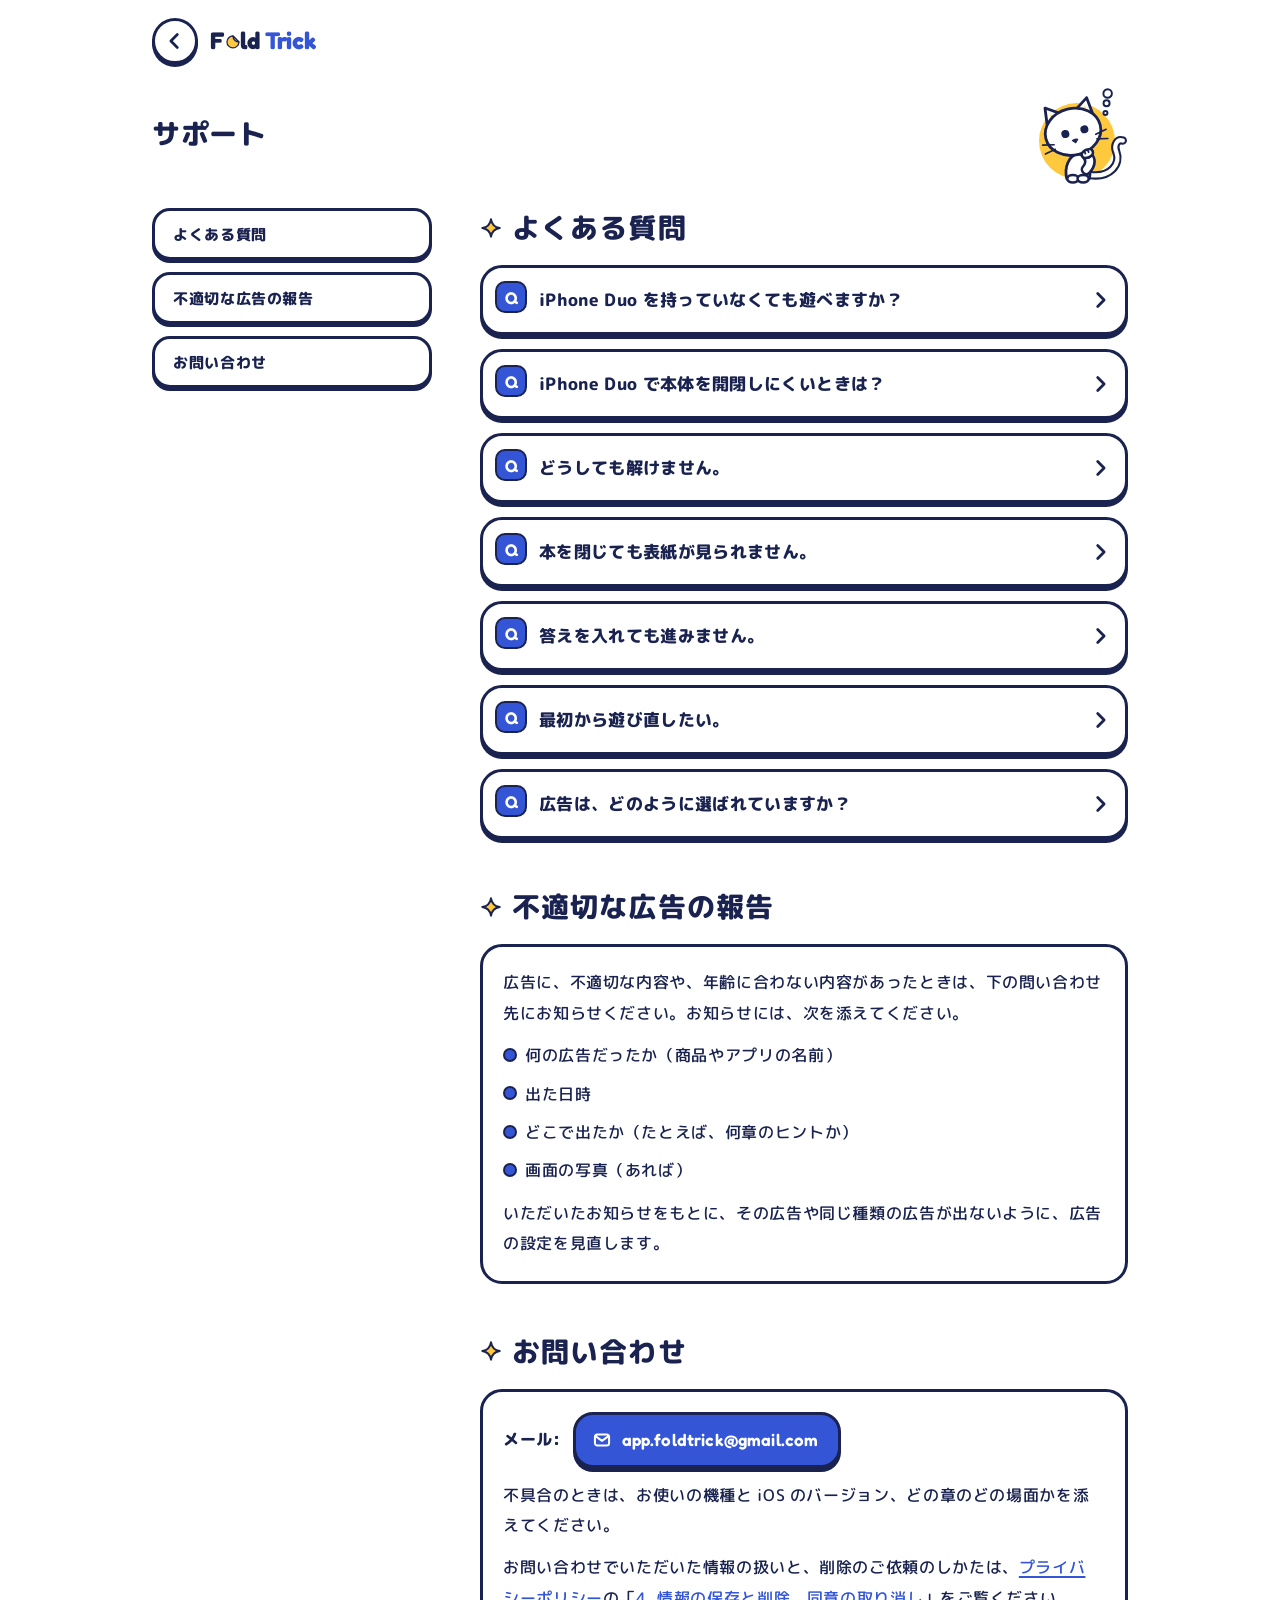
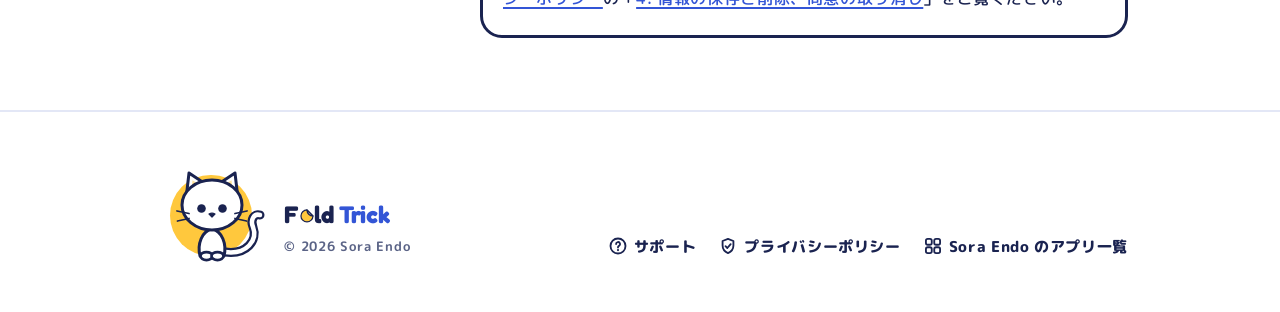
==== support.html @ 1058cc69 "Fold Trick の公開用ページ（方向 2 のデザイン）" ====
<!doctype html>
<html lang="ja">
<head>
<meta charset="utf-8">
<meta name="viewport" content="width=device-width, initial-scale=1, viewport-fit=cover">
<title>サポート — Fold Trick</title>
<meta name="description" content="「Fold Trick」のよくある質問、不適切な広告の報告、お問い合わせ先。">
<link rel="canonical" href="https://sora-endo-0912.github.io/foldtrick/support.html">
<meta property="og:type" content="website">
<meta property="og:site_name" content="Fold Trick">
<meta property="og:title" content="サポート — Fold Trick">
<meta property="og:description" content="「Fold Trick」のよくある質問、不適切な広告の報告、お問い合わせ先。">
<meta property="og:url" content="https://sora-endo-0912.github.io/foldtrick/support.html">
<meta property="og:locale" content="ja_JP">
<meta name="twitter:card" content="summary">
<meta name="color-scheme" content="light dark">
<meta name="theme-color" content="#FFFFFF" media="(prefers-color-scheme: light)">
<meta name="theme-color" content="#0E1226" media="(prefers-color-scheme: dark)">
<link rel="icon" href="img/icon.svg" type="image/svg+xml">
<link rel="preconnect" href="https://fonts.googleapis.com">
<link rel="preconnect" href="https://fonts.gstatic.com" crossorigin>
<link rel="stylesheet" href="https://fonts.googleapis.com/css2?family=Fredoka:wght@600;700&amp;family=M+PLUS+Rounded+1c:wght@500;700;800&amp;display=swap">
<link rel="stylesheet" href="style.css">
</head>
<body>
<a class="skip" href="#main">本文へ</a>
<header class="wrap top">
  <a class="top__home" href="./" aria-label="Fold Trick のトップへ">
    <span class="round-btn"><svg viewBox="0 0 24 24" aria-hidden="true"><path d="M14.5 5 L7.5 12 L14.5 19" fill="none" stroke="currentColor" stroke-width="3" stroke-linecap="round" stroke-linejoin="round"/></svg></span>
    <span class="logo logo--sm"><span class="vh">Fold Trick</span><span aria-hidden="true">F</span><svg class="logo__o" viewBox="0 0 36 36" aria-hidden="true"><path d="M18 2.5 A15.5 15.5 0 1 0 33.5 18 Z" fill="#FFC83D" stroke="#1A2350" stroke-width="3.2" stroke-linejoin="round"/><path transform="translate(1.3 1.8)" d="M18 2.5 L33.5 18 A15.5 15.5 0 0 1 18 2.5 Z" fill="#1A2350" opacity="0.25"/><path d="M18 2.5 L33.5 18 A15.5 15.5 0 0 1 18 2.5 Z" fill="#FFFFFF" stroke="#1A2350" stroke-width="3.2" stroke-linejoin="round"/></svg><span aria-hidden="true">ld</span><span class="logo__trick" aria-hidden="true">Trick</span></span>
  </a>
</header>
<main id="main" class="wrap">

  <div class="title-block">
    <h1 class="page-title">サポート</h1>
    <div class="cat"><img src="img/cat-think.svg" width="240" height="240" alt=""></div>
  </div>
  <div class="split">
  <div class="split__side">
  <nav aria-label="このページの中">
    <ul class="jump">
      <li><a href="#faq">よくある質問</a></li>
      <li><a href="#ad-report">不適切な広告の報告</a></li>
      <li><a href="#contact">お問い合わせ</a></li>
    </ul>
  </nav>
  </div>
  <div class="split__body">

  <section class="block" id="faq" aria-labelledby="faq-title">
    <h2 id="faq-title" class="h-section">よくある質問</h2>
    <div class="faqs">
      <details class="faq">
        <summary><span class="badge faq__q" data-n="Q" aria-hidden="true"></span><span class="faq__title"><span class="nb">iPhone Duo を</span><span class="nb">持っていなくても</span><span class="nb">遊べますか？</span></span><svg class="faq__chev" viewBox="0 0 24 24" aria-hidden="true"><path d="M9.5 5 L16.5 12 L9.5 19" fill="none" stroke="currentColor" stroke-width="3" stroke-linecap="round" stroke-linejoin="round"/></svg></summary>
        <div class="faq__a"><p>はい。すべての章を、どの iPhone でも最後まで遊べます。画面下の「とじる」で本を閉じ、つまみや端末の傾きで本の開きを変えてください。</p></div>
      </details>
      <details class="faq">
        <summary><span class="badge faq__q" data-n="Q" aria-hidden="true"></span><span class="faq__title"><span class="nb">iPhone Duo で</span><span class="nb">本体を</span><span class="nb">開閉しにくいときは？</span></span><svg class="faq__chev" viewBox="0 0 24 24" aria-hidden="true"><path d="M9.5 5 L16.5 12 L9.5 19" fill="none" stroke="currentColor" stroke-width="3" stroke-linecap="round" stroke-linejoin="round"/></svg></summary>
        <div class="faq__a"><p>アプリの「設定」で「ヒンジを使わずに遊ぶ」をオンにすると、Duo でも画面の「とじる」とつまみで遊べます。</p></div>
      </details>
      <details class="faq">
        <summary><span class="badge faq__q" data-n="Q" aria-hidden="true"></span><span class="faq__title"><span class="nb">どうしても</span><span class="nb">解けません。</span></span><svg class="faq__chev" viewBox="0 0 24 24" aria-hidden="true"><path d="M9.5 5 L16.5 12 L9.5 19" fill="none" stroke="currentColor" stroke-width="3" stroke-linecap="round" stroke-linejoin="round"/></svg></summary>
        <div class="faq__a"><p>章の右上の電球から、ヒントを 3 段階で見られます。どの段階も、短い動画を見ると開きます。</p></div>
      </details>
      <details class="faq">
        <summary><span class="badge faq__q" data-n="Q" aria-hidden="true"></span><span class="faq__title"><span class="nb">本を閉じても</span><span class="nb">表紙が</span><span class="nb">見られません。</span></span><svg class="faq__chev" viewBox="0 0 24 24" aria-hidden="true"><path d="M9.5 5 L16.5 12 L9.5 19" fill="none" stroke="currentColor" stroke-width="3" stroke-linecap="round" stroke-linejoin="round"/></svg></summary>
        <div class="faq__a"><p>同じ章で 2 回閉じると、画面下に「閉じずに見る」が出ます。ヒントの画面からも「閉じずに表紙を見る」を選べます。</p></div>
      </details>
      <details class="faq">
        <summary><span class="badge faq__q" data-n="Q" aria-hidden="true"></span><span class="faq__title"><span class="nb">答えを入れても</span><span class="nb">進みません。</span></span><svg class="faq__chev" viewBox="0 0 24 24" aria-hidden="true"><path d="M9.5 5 L16.5 12 L9.5 19" fill="none" stroke="currentColor" stroke-width="3" stroke-linecap="round" stroke-linejoin="round"/></svg></summary>
        <div class="faq__a"><p>答えはひらがなで入れてください（カタカナや空白、末尾の記号は気にしなくて大丈夫です）。</p></div>
      </details>
      <details class="faq">
        <summary><span class="badge faq__q" data-n="Q" aria-hidden="true"></span><span class="faq__title"><span class="nb">最初から</span><span class="nb">遊び直したい。</span></span><svg class="faq__chev" viewBox="0 0 24 24" aria-hidden="true"><path d="M9.5 5 L16.5 12 L9.5 19" fill="none" stroke="currentColor" stroke-width="3" stroke-linecap="round" stroke-linejoin="round"/></svg></summary>
        <div class="faq__a"><p>アプリの「設定」→「最初から遊び直す」で、進み具合を消せます。</p></div>
      </details>
      <details class="faq">
        <summary><span class="badge faq__q" data-n="Q" aria-hidden="true"></span><span class="faq__title"><span class="nb">広告は、</span><span class="nb">どのように</span><span class="nb">選ばれていますか？</span></span><svg class="faq__chev" viewBox="0 0 24 24" aria-hidden="true"><path d="M9.5 5 L16.5 12 L9.5 19" fill="none" stroke="currentColor" stroke-width="3" stroke-linecap="round" stroke-linejoin="round"/></svg></summary>
        <div class="faq__a">
          <p>このアプリの広告は、Google（AdMob）が選びます。選ぶときに使われることがあるのは、次の情報です。</p>
          <ul class="dots">
            <li>端末の広告識別子（「App からのトラッキング要求」を許可した場合だけ）</li>
            <li>アプリや開発者ごとに決まる端末の識別子（許可しなくても、広告の配信や分析に使われることがあります）</li>
            <li>IP アドレスから推定した、おおまかな地域</li>
            <li>端末の種類・OS・言語</li>
            <li>このアプリの種類や内容（謎解きのゲームであること。文脈に合った広告を選ぶため）</li>
            <li>このアプリで表示された広告や、動画の視聴などの操作の情報</li>
          </ul>
          <p>許可しなかった場合、広告識別子は使われませんが、ほかの情報は使われることがあります。本アプリは、全年齢向けの広告だけを出すように設定しています。同じ説明は、アプリの「設定」→「不適切な広告を報告する」にもあります。</p>
        </div>
      </details>
    </div>
  </section>

  <section class="block" id="ad-report" aria-labelledby="ad-report-title">
    <h2 id="ad-report-title" class="h-section">不適切な広告の報告</h2>
    <div class="card panel prose">
      <p>広告に、不適切な内容や、年齢に合わない内容があったときは、下の問い合わせ先にお知らせください。お知らせには、次を添えてください。</p>
      <ul class="dots">
        <li>何の広告だったか（商品やアプリの名前）</li>
        <li>出た日時</li>
        <li>どこで出たか（たとえば、何章のヒントか）</li>
        <li>画面の写真（あれば）</li>
      </ul>
      <p>いただいたお知らせをもとに、その広告や同じ種類の広告が出ないように、広告の設定を見直します。</p>
    </div>
  </section>

  <section class="block" id="contact" aria-labelledby="contact-title">
    <h2 id="contact-title" class="h-section">お問い合わせ</h2>
    <div class="card panel prose">
      <p class="mail"><span class="mail__label">メール:</span> <a class="btn" href="mailto:app.foldtrick@gmail.com"><svg viewBox="0 0 24 24" aria-hidden="true"><rect x="3.5" y="5.5" width="17" height="13" rx="3" fill="none" stroke="currentColor" stroke-width="2.4"/><path d="M5 8 L12 13 L19 8" fill="none" stroke="currentColor" stroke-width="2.4" stroke-linecap="round" stroke-linejoin="round"/></svg><span>app.foldtrick@gmail.com</span></a></p>
      <p>不具合のときは、お使いの機種と iOS のバージョン、どの章のどの場面かを添えてください。</p>
      <p>お問い合わせでいただいた情報の扱いと、削除のご依頼のしかたは、<a href="privacy.html">プライバシーポリシー</a>の「<a href="privacy.html#p4">4. 情報の保存と削除、同意の取り消し</a>」をご覧ください。</p>
    </div>
  </section>
  </div>
  </div>

</main>
<footer class="foot">
  <div class="wrap foot__inner">
    <div class="foot__brand">
      <div class="cat"><img src="img/cat-sit.svg" width="240" height="240" alt=""></div>
      <div class="foot__id">
        <p class="logo logo--sm"><span class="vh">Fold Trick</span><span aria-hidden="true">F</span><svg class="logo__o" viewBox="0 0 36 36" aria-hidden="true"><path d="M18 2.5 A15.5 15.5 0 1 0 33.5 18 Z" fill="#FFC83D" stroke="#1A2350" stroke-width="3.2" stroke-linejoin="round"/><path transform="translate(1.3 1.8)" d="M18 2.5 L33.5 18 A15.5 15.5 0 0 1 18 2.5 Z" fill="#1A2350" opacity="0.25"/><path d="M18 2.5 L33.5 18 A15.5 15.5 0 0 1 18 2.5 Z" fill="#FFFFFF" stroke="#1A2350" stroke-width="3.2" stroke-linejoin="round"/></svg><span aria-hidden="true">ld</span><span class="logo__trick" aria-hidden="true">Trick</span></p>
        <p class="foot__copy">© 2026 Sora Endo</p>
      </div>
    </div>
    <nav class="foot__nav" aria-label="ページの案内">
      <ul>
        <li><a href="support.html"><svg viewBox="0 0 24 24" aria-hidden="true"><circle cx="12" cy="12" r="9" fill="none" stroke="currentColor" stroke-width="2.2"/><path d="M9.7 9.7 A2.4 2.4 0 1 1 13.2 11.8 C12.5 12.2 12 12.7 12 13.5 L12 13.9" fill="none" stroke="currentColor" stroke-width="2.2" stroke-linecap="round" stroke-linejoin="round"/><circle cx="12" cy="16.9" r="1.3" fill="currentColor"/></svg>サポート</a></li>
        <li><a href="privacy.html"><svg viewBox="0 0 24 24" aria-hidden="true"><path d="M12 3.5 L18.5 6 L18.5 11.5 C18.5 15.6 15.8 18.9 12 20.5 C8.2 18.9 5.5 15.6 5.5 11.5 L5.5 6 Z" fill="none" stroke="currentColor" stroke-width="2.2" stroke-linejoin="round"/><path d="M9 12.2 L11.2 14.4 L15.2 9.8" fill="none" stroke="currentColor" stroke-width="2.2" stroke-linecap="round" stroke-linejoin="round"/></svg>プライバシーポリシー</a></li>
        <li><a href="https://sora-endo-0912.github.io/"><svg viewBox="0 0 24 24" aria-hidden="true"><rect x="3.5" y="3.5" width="7" height="7" rx="2.2" fill="none" stroke="currentColor" stroke-width="2.2"/><rect x="13.5" y="3.5" width="7" height="7" rx="2.2" fill="none" stroke="currentColor" stroke-width="2.2"/><rect x="3.5" y="13.5" width="7" height="7" rx="2.2" fill="none" stroke="currentColor" stroke-width="2.2"/><rect x="13.5" y="13.5" width="7" height="7" rx="2.2" fill="none" stroke="currentColor" stroke-width="2.2"/></svg>Sora Endo のアプリ一覧</a></li>
      </ul>
    </nav>
  </div>
</footer>
</body>
</html>
---- style.css ----
/* Fold Trick 公開用ページ — 方向 2「ポップな頭の体操」
   値はアプリの docs/design.md §0（Theme の .pop）と同じ。ページは値を直に書かず、ここの変数を使う。
   アプリと変えている所（わざと）:
   - 長い文（ポリシー・よくある質問の答え・サポートの説明。.prose・.faq__a・.policy__intro）だけ、
     字の太さを 500・大きさ 16px にしている。アプリの説明の文（700・17）は短い文のための値で、
     何段落も続く文では字が詰まって読みにくいため。見出し・ボタン・札・短い説明は 800 と 700 のまま。
   - 押せない板は PopCard（ふち 3・角丸 22・影なし。.panel）。紙の厚み（.paper）はトップの Duo の札 1 か所だけ。 */

:root {
  color-scheme: light dark;

  /* 色（design.md §0.2） */
  --ground: #FFFFFF;
  --surface: #FFFFFF;
  --sticker: #FFFFFF;
  --tint: #F4F6FD;
  --line: #1A2350;
  --locked-line: #7A84AB;
  --track: #E3E7F6;
  --label: #1A2350;
  --sub: #5A6386;
  --on-sticker: #1A2350;
  --primary: #3355D6;
  --primary-pressed: #2443B8;
  --on-primary: #FFFFFF;
  --primary-text: #3355D6;
  --primary-text-hover: #2443B8;
  --accent: #FFC83D;
  --on-accent: #1A2350;
  --accent-soft: #FFE39A;
  --pill: #1A2350;
  --on-pill: #FFC83D;
  --stage: #3355D6;
  --fold: #FFC83D;
  /* 本の中（頁の紙と墨。§0.8） */
  --paper: #F4ECD8;
  --paper-ink: #3B2A1A;

  /* 字（§0.3） */
  --font-ja: "M PLUS Rounded 1c", "Hiragino Maru Gothic ProN", "Zen Maru Gothic", "BIZ UDPGothic", "Hiragino Sans", "Yu Gothic", Meiryo, sans-serif;
  --font-en: "Fredoka", "M PLUS Rounded 1c", "Hiragino Maru Gothic ProN", "Arial Rounded MT Bold", sans-serif;
  --font-book: "Hiragino Mincho ProN", "Yu Mincho", YuMincho, "Noto Serif JP", serif;

  /* 形（§0.4） */
  --r-stage: 30px;
  --r-big: 28px;
  --r-card: 22px;
  --r-row: 20px;
  --r-button: 18px;
  --r-badge: 9px;
  --border: 3px;
  --shadow: 0 4px 0 var(--line);
  --shadow-large: 0 5px 0 var(--line);
  --shadow-small: 0 3px 0 var(--line);

  --gutter: 16px;
  --measure: 40em;
}

@media (prefers-color-scheme: dark) {
  :root {
    --ground: #0E1226;
    --surface: #1A2148;
    --tint: #141A3A;
    --line: #6670AD;
    --locked-line: #5B66A0;
    --track: #2A3160;
    --label: #F4F6FD;
    --sub: #A3ABD0;
    --primary-text: #7D95FF;
    --primary-text-hover: #A9B9FF;
  }
}

/* ---------- 土台 ---------- */

*, *::before, *::after { box-sizing: border-box; }

html {
  -webkit-text-size-adjust: 100%;
  text-size-adjust: 100%;
  scroll-behavior: smooth;
}

body {
  margin: 0;
  background: var(--ground);
  color: var(--label);
  font-family: var(--font-ja);
  font-weight: 700;
  font-size: 16px;
  line-height: 1.8;
  letter-spacing: 0.04em;
  overflow-wrap: anywhere;
  line-break: strict;
  -webkit-font-smoothing: antialiased;
}

img, svg { display: block; max-width: 100%; }
img { height: auto; }

a { color: var(--primary-text); text-underline-offset: 0.2em; text-decoration-thickness: 2px; }
a:hover { color: var(--primary-text-hover); }

:focus-visible {
  outline: 3px solid var(--primary-text);
  outline-offset: 3px;
  border-radius: 6px;
}

p { margin: 0; }

/* 文の切れ目で折り返す（.nb は句の中で折らない。Chrome は auto-phrase も効く） */
.nb { display: inline-block; }
h1, h2, h3, summary { word-break: auto-phrase; text-wrap: balance; }
.en { font-family: var(--font-en); font-weight: 600; letter-spacing: 0.01em; }

.vh {
  position: absolute !important;
  width: 1px; height: 1px;
  margin: -1px; padding: 0;
  overflow: hidden;
  clip-path: inset(50%);
  white-space: nowrap;
  border: 0;
}

.skip {
  position: absolute;
  left: var(--gutter);
  top: -100px;
  z-index: 10;
  padding: 10px 16px;
  border: var(--border) solid var(--line);
  border-radius: var(--r-button);
  background: var(--surface);
  color: var(--label);
  font-weight: 800;
  text-decoration: none;
}
.skip:focus { top: 12px; }

.wrap {
  width: 100%;
  max-width: 1040px;
  margin: 0 auto;
  padding: 0 var(--gutter);
}

main { display: block; isolation: isolate; }

/* ---------- ロゴ（§0.10。「o」は角を折った黄の紙の絵） ---------- */

.logo {
  margin: 0;
  display: inline-flex;
  align-items: baseline;
  font-family: var(--font-en);
  font-weight: 700;
  line-height: 1;
  letter-spacing: -0.01em;
  color: var(--label);
  white-space: nowrap;
}
.logo__o {
  width: 0.58em;
  height: 0.58em;
  flex-shrink: 0;
  margin: 0 0.02em -0.02em 0.035em;
  overflow: visible;
}
.logo__trick { margin-left: 0.22em; color: var(--primary-text); }
.logo--hero { font-size: clamp(48px, 15.4vw, 68px); }
.logo--sm { font-size: 24px; }

/* ---------- 頭 ---------- */

.top {
  display: flex;
  align-items: center;
  gap: 12px;
  min-height: 48px;
  padding-top: 18px;
}
.top__home {
  display: inline-flex;
  align-items: center;
  gap: 12px;
  color: var(--label);
  text-decoration: none;
  border-radius: 999px;
}
.top__home:hover { color: var(--label); }
.top__home:hover .round-btn { background: var(--tint); }
.top__home:active .round-btn { transform: translateY(3px); box-shadow: 0 0 0 var(--line); }

.round-btn {
  width: 46px;
  height: 46px;
  flex-shrink: 0;
  display: inline-flex;
  align-items: center;
  justify-content: center;
  border: var(--border) solid var(--line);
  border-radius: 50%;
  background: var(--surface);
  color: var(--label);
  box-shadow: var(--shadow-small);
  transition: transform 0.08s ease, box-shadow 0.08s ease;
}
.round-btn svg { width: 22px; height: 22px; }

/* ---------- 見出し ---------- */

.h-section {
  margin: 0 0 18px;
  display: flex;
  align-items: flex-start;
  gap: 10px;
  font-size: 24px;
  font-weight: 800;
  line-height: 1.4;
  letter-spacing: 0.04em;
}
.h-section::before {
  content: "";
  width: 22px;
  height: 22px;
  flex-shrink: 0;
  margin-top: calc(0.7em - 11px); /* 2 行になっても、星は 1 行目の真ん中に */
  background: url("data:image/svg+xml,%3Csvg xmlns='http://www.w3.org/2000/svg' viewBox='0 0 24 24'%3E%3Cpath d='M12 2.5 Q13.3 10.7 21.5 12 Q13.3 13.3 12 21.5 Q10.7 13.3 2.5 12 Q10.7 10.7 12 2.5 Z' fill='%23FFC83D' stroke='%231A2350' stroke-width='2.2' stroke-linejoin='round'/%3E%3C/svg%3E") center / contain no-repeat;
}

.page-title {
  margin: 0;
  font-size: 28px;
  font-weight: 800;
  line-height: 1.25;
  letter-spacing: 0.02em;
}

/* 黄のマーカー（サブタイトル）。ダークでは白い字が黄に乗らないよう、札にする */
.mark {
  padding: 0 2px;
  box-shadow: inset 0 -0.42em 0 var(--accent);
}
@media (prefers-color-scheme: dark) {
  .mark {
    box-shadow: none;
    background: var(--accent);
    color: var(--on-accent);
    border-radius: 6px;
    padding: 0 5px;
    -webkit-box-decoration-break: clone;
    box-decoration-break: clone;
  }
}

/* ---------- 部品 ---------- */

/* 札（つぎ・iPhone Duo など）。濃い藍の地に黄の字 */
.pill {
  display: inline-flex;
  align-items: center;
  gap: 6px;
  padding: 4px 12px 5px;
  border-radius: 999px;
  background: var(--pill);
  color: var(--on-pill);
  font-size: 12px;
  font-weight: 800;
  line-height: 1.2;
  letter-spacing: 0.1em;
  white-space: nowrap;
}
.pill--en { font-family: var(--font-en); font-weight: 600; font-size: 13px; letter-spacing: 0.06em; }
@media (prefers-color-scheme: dark) {
  .pill { box-shadow: 0 0 0 2px var(--line); }
}

/* 番号のバッジ（藍の角丸に白い字。Fredoka） */
.badge {
  width: 32px;
  height: 32px;
  flex-shrink: 0;
  display: inline-flex;
  align-items: center;
  justify-content: center;
  border: 2.5px solid var(--line);
  border-radius: 10px;
  background: var(--primary);
  color: var(--on-primary);
  font-family: var(--font-en);
  font-size: 17px;
  font-weight: 600;
  line-height: 1;
  letter-spacing: 0;
}
.badge--sm {
  width: 24px; height: 24px;
  border: 0;
  border-radius: 7px;
  font-size: 13px;
}
/* バッジの字は CSS で出す（DOM に字を残さない。コピーや読み上げ・リーダー表示で番号が二重にならないように） */
.badge[data-n]::before { content: attr(data-n); }

/* 押せない板（§0.5 PopCard: 塗り surface・ふち 3・角丸 22・影なし） */
.panel {
  border: var(--border) solid var(--line);
  border-radius: var(--r-card);
  background: var(--surface);
}

/* 紙の札（押せない紙の物）。同じ形の紙を 6px 下に重ねて厚みを見せる（§0.4 紙の厚み）。
   押せる物の硬い影と見分けにくくなるので、トップの Duo の札だけに使う */
.paper {
  position: relative;
  border: var(--border) solid var(--line);
  border-radius: var(--r-card);
  background: var(--surface);
  margin-bottom: 6px;
}
.paper::before {
  content: "";
  position: absolute;
  left: calc(var(--border) * -1);
  right: calc(var(--border) * -1);
  top: 3px;
  bottom: -9px;
  z-index: -1;
  border: var(--border) solid var(--line);
  border-radius: inherit;
  background: var(--surface);
}

/* 主ボタン（藍） */
.btn {
  display: inline-flex;
  align-items: center;
  justify-content: center;
  gap: 10px;
  min-height: 56px;
  padding: 10px 24px 10px 20px;
  border: var(--border) solid var(--line);
  border-radius: 20px;
  background: var(--primary);
  color: var(--on-primary);
  box-shadow: var(--shadow);
  font-size: 17px;
  font-weight: 800;
  line-height: 1.3;
  letter-spacing: 0.06em;
  text-decoration: none;
  transition: transform 0.08s ease, box-shadow 0.08s ease;
}
.btn:hover { color: var(--on-primary); background: var(--primary-pressed); }
.btn:active { transform: translateY(4px); box-shadow: 0 0 0 var(--line); }
.btn svg { width: 20px; height: 20px; flex-shrink: 0; }
.btn--large { min-height: 64px; border-radius: 24px; font-size: 19px; box-shadow: var(--shadow-large); }
.btn--large:active { transform: translateY(5px); }

/* 設定の行のようなリンク（白い板・アイコンの地・右の山形） */
.rows { display: grid; gap: 14px; margin: 0; padding: 0; list-style: none; }
.row {
  display: flex;
  align-items: center;
  gap: 12px;
  min-height: 60px;
  padding: 9px 14px 9px 10px;
  border: var(--border) solid var(--line);
  border-radius: var(--r-row);
  background: var(--surface);
  color: var(--label);
  box-shadow: var(--shadow);
  text-decoration: none;
  transition: transform 0.08s ease, box-shadow 0.08s ease;
}
.row:hover { background: var(--tint); color: var(--label); }
.row:active { transform: translateY(4px); box-shadow: 0 0 0 var(--line); }
.row__text { flex: 1; min-width: 0; display: flex; flex-direction: column; gap: 2px; }
.row__label { font-size: 17px; font-weight: 800; line-height: 1.35; letter-spacing: 0.02em; }
.row__note { font-size: 13px; font-weight: 700; line-height: 1.4; color: var(--sub); letter-spacing: 0.04em; }
.row__chev { width: 20px; height: 20px; flex-shrink: 0; color: var(--label); }

.tile {
  width: 40px;
  height: 40px;
  flex-shrink: 0;
  display: inline-flex;
  align-items: center;
  justify-content: center;
  border: 2.5px solid var(--line);
  border-radius: 12px;
  background: var(--surface);
  color: var(--label);
}
.tile svg { width: 24px; height: 24px; }
.tile--blue { background: var(--primary); color: var(--on-primary); }
.tile--yellow { background: var(--accent); color: var(--on-accent); }

/* アイコンの中は塗らない（fill="none"）。地が surface なので、ダークで白い塊にならない。
   白い塗りは黄の地の上（.tile--yellow。紙の物としてダークでも明るいまま）だけ */

/* ---------- 足 ---------- */

.foot {
  margin-top: 72px;
  padding: 36px 0 44px;
  border-top: 2px solid var(--track);
}
.foot__inner {
  display: flex;
  flex-wrap: wrap;
  align-items: flex-end;
  justify-content: space-between;
  gap: 24px 32px;
}
.foot__brand { display: flex; align-items: flex-end; gap: 12px; }
/* 白い猫は黄の丸の前に座らせる（ダークで暗い地にじかに置かないため。§0.7） */
.cat { position: relative; flex-shrink: 0; width: 120px; }
.cat::before {
  content: "";
  position: absolute;
  left: 15%;
  top: 22%;
  width: 68%;
  aspect-ratio: 1;
  border-radius: 50%;
  background: var(--accent);
}
.cat img { position: relative; width: 100%; }
.foot__id { display: flex; flex-direction: column; gap: 8px; padding-bottom: 10px; }
.foot__copy { font-size: 13px; color: var(--sub); letter-spacing: 0.06em; }
.foot__copy span { font-family: var(--font-en); font-weight: 600; font-size: 14px; letter-spacing: 0.02em; }
.foot__nav ul {
  margin: 0;
  padding: 0;
  list-style: none;
  display: flex;
  flex-wrap: wrap;
  gap: 8px 22px;
  font-size: 15px;
  font-weight: 800;
}
.foot__nav a { color: var(--label); text-decoration: none; display: inline-flex; align-items: center; gap: 6px; min-height: 44px; }
.foot__nav a:hover { color: var(--primary-text); text-decoration: underline; }
.foot__nav svg { width: 20px; height: 20px; flex-shrink: 0; }

/* ---------- トップ ---------- */

.hero {
  display: grid;
  gap: 8px;
  padding: 20px 0 8px;
  text-align: center;
  justify-items: center;
}
.hero__art {
  width: min(78vw, 340px);
  animation: pop 0.6s cubic-bezier(.2, 1.4, .4, 1) both;
}
.hero__art img { width: 100%; }
.hero__text { display: grid; justify-items: center; gap: 16px; }
.hero__sub {
  font-size: 17px;
  font-weight: 800;
  line-height: 1.5;
  letter-spacing: 0.04em;
}
.hero__sub .nowrap { white-space: nowrap; }

.duo {
  max-width: 30em;
  padding: 16px 18px 18px;
  text-align: left;
  display: grid;
  gap: 8px;
  justify-items: start;
}
.duo p { font-size: 16px; line-height: 1.7; }
.duo .duo__lead { font-size: 17px; font-weight: 800; line-height: 1.6; letter-spacing: 0.02em; }

/* App Store の札。公開前は「近日公開」（押せない＝破線・影なし） */
.store { display: flex; justify-content: center; }
.store-soon {
  display: inline-flex;
  align-items: center;
  gap: 10px;
  min-height: 56px;
  padding: 8px 20px 8px 16px;
  border: 2.5px dashed var(--locked-line);
  border-radius: 20px;
  background: var(--tint);
  color: var(--label);
  font-size: 16px;
  font-weight: 800;
  letter-spacing: 0.04em;
}
.store-soon svg { width: 22px; height: 22px; flex-shrink: 0; color: var(--sub); }
.store-soon .en { font-family: var(--font-en); font-weight: 600; letter-spacing: 0.01em; }

.section { margin-top: 64px; }
.section__lead { max-width: var(--measure); margin-bottom: 20px; }

/* 物語: 藍のステージに、本の紙の頁 2 枚と、間に黄の破線（章の画面と同じ組み方） */
.book {
  position: relative;
  padding: 10px;
  border-radius: var(--r-stage);
  background: var(--stage);
  display: grid;
  grid-template-columns: 1fr;
}
.book__page {
  padding: 26px 22px 28px;
  border-radius: var(--r-button);
  background: var(--paper);
  color: var(--paper-ink);
  font-family: var(--font-book);
  font-weight: 600;
  font-size: 17px;
  line-height: 1.95;
  letter-spacing: 0.06em;
  display: grid;
  align-content: center;
  gap: 10px;
}
.book__page p { text-wrap: pretty; }
.book__page--b { justify-items: center; text-align: center; gap: 18px; }
.book__shapes { display: flex; gap: 14px; align-items: center; }
.book__fold {
  position: relative;
  height: 18px;
  margin: 0 -10px;
}
.book__fold svg {
  position: absolute;
  left: 16px;
  top: 0;
  width: calc(100% - 32px);
  height: 100%;
  overflow: visible;
}
.book__fold::before, .book__fold::after {
  content: "";
  position: absolute;
  top: 50%;
  width: 8px;
  height: 10px;
  margin-top: -5px;
  background: var(--fold);
}
.book__fold::before { left: 0; clip-path: polygon(0 0, 100% 50%, 0 100%); }
.book__fold::after { right: 0; clip-path: polygon(100% 0, 0 50%, 100% 100%); }
.book__fold--v { display: none; }

/* 3 つの絵（閉じる→開く→解く） */
.steps {
  margin: 0;
  padding: 0;
  list-style: none;
  display: grid;
  gap: 22px;
}
.step {
  padding: 10px 10px 22px;
  display: grid;
  grid-template-rows: auto auto 1fr;
  align-content: start;
  gap: 14px;
}
.step__art img { width: 100%; border-radius: 16px; }
.step__head { display: flex; align-items: center; gap: 10px; padding: 0 8px; }
.step__title { margin: 0; font-size: 22px; font-weight: 800; line-height: 1.3; letter-spacing: 0.04em; }
.step p { padding: 0 8px; font-size: 16px; line-height: 1.75; }

/* どの iPhone でも */
.devices { display: grid; gap: 22px; }
.device {
  padding: 18px 18px 20px;
  display: grid;
  grid-template-columns: auto 1fr;
  gap: 4px 14px;
  align-items: start;
}
.device .tile { grid-row: span 2; width: 52px; height: 52px; border-radius: 16px; }
.device .tile svg { width: 30px; height: 30px; }
.device__title { margin: 0; font-size: 18px; font-weight: 800; line-height: 1.5; letter-spacing: 0.02em; }
.device p { font-size: 16px; line-height: 1.75; }

/* 料金 */
.price {
  max-width: 560px;
  display: flex;
  align-items: center;
  gap: 14px;
  padding: 18px 20px;
  border-radius: var(--r-card);
  background: var(--tint);
}
.price p { font-size: 20px; font-weight: 800; letter-spacing: 0.04em; line-height: 1.5; }

/* 登場（読み込み時に 1 回だけ。動きを減らす設定では止める） */
/* 字や札を透明から始めない（動きが止まる環境でも読めるように、ずらすだけ） */
@keyframes pop {
  0% { transform: translateY(16px) scale(0.92); }
  60% { transform: translateY(-4px) scale(1.01); }
  100% { transform: none; }
}
@keyframes rise {
  0% { transform: translateY(12px); }
  100% { transform: none; }
}
.rise { animation: rise 0.5s ease-out both; }
.rise--1 { animation-delay: 0.12s; }
.rise--2 { animation-delay: 0.22s; }
.rise--3 { animation-delay: 0.32s; }

@media (prefers-reduced-motion: reduce) {
  html { scroll-behavior: auto; }
  *, *::before, *::after { animation: none !important; transition: none !important; }
}

/* ---------- サポート ---------- */

.title-block {
  display: flex;
  align-items: center;
  justify-content: space-between;
  gap: 16px;
  margin-top: 22px;
}
.title-block .cat { width: 112px; margin: -8px -6px -10px 0; }

.jump {
  margin: 20px 0 0;
  padding: 0;
  list-style: none;
  display: flex;
  flex-wrap: wrap;
  gap: 10px;
}
.jump a {
  display: inline-flex;
  align-items: center;
  min-height: 44px;
  padding: 6px 16px;
  border: var(--border) solid var(--line);
  border-radius: 999px;
  background: var(--surface);
  color: var(--label);
  box-shadow: var(--shadow-small);
  font-size: 15px;
  font-weight: 800;
  text-decoration: none;
  transition: transform 0.08s ease, box-shadow 0.08s ease;
}
.jump a:hover { background: var(--tint); }
.jump a:active { transform: translateY(3px); box-shadow: 0 0 0 var(--line); }

.block { margin-top: 48px; scroll-margin-top: 16px; }
.faqs, .block .card, .title-block { max-width: 760px; }

.faqs { display: grid; gap: 14px; }
.faq {
  border: var(--border) solid var(--line);
  border-radius: var(--r-card);
  background: var(--surface);
  box-shadow: var(--shadow);
}
.faq > summary {
  list-style: none;
  display: flex;
  align-items: center;
  gap: 12px;
  min-height: 64px;
  padding: 12px 14px 12px 12px;
  border-radius: calc(var(--r-card) - var(--border));
  cursor: pointer;
  font-size: 17px;
  font-weight: 800;
  line-height: 1.5;
  letter-spacing: 0.02em;
}
.faq > summary::-webkit-details-marker { display: none; }
.faq > summary:hover { background: var(--tint); }
.faq__q { align-self: flex-start; margin-top: 1px; }
.faq__title { flex: 1; min-width: 0; }
.faq__chev {
  width: 22px;
  height: 22px;
  flex-shrink: 0;
  transition: transform 0.18s ease;
}
.faq[open] .faq__chev { transform: rotate(90deg); }
.faq[open] > summary { border-radius: calc(var(--r-card) - var(--border)) calc(var(--r-card) - var(--border)) 0 0; }
.faq__a {
  margin: 0 14px 0 12px;
  padding: 14px 0 18px 44px;
  border-top: 2px solid var(--track);
  font-weight: 500;
  font-size: 16px;
  line-height: 1.85;
  display: grid;
  gap: 10px;
}

.prose { max-width: var(--measure); font-weight: 500; font-size: 16px; line-height: 1.9; }
.prose > * + * { margin-top: 12px; }
.prose strong { font-weight: 800; }

/* リストの初期化は詳細度 0（:where）にして、.prose の段の間（margin-top）を消さない */
:where(.dots, .terms, .toc ol, .jump, .rows, .steps) { margin: 0; padding: 0; list-style: none; }
.dots { display: grid; gap: 8px; }
.dots li { position: relative; padding-left: 22px; }
.dots li::before {
  content: "";
  position: absolute;
  left: 2px;
  top: 0.62em;
  width: 10px;
  height: 10px;
  border-radius: 50%;
  background: var(--primary);
  box-shadow: 0 0 0 2px var(--line);
}

.card { padding: 20px 20px 22px; }

.mail { display: flex; flex-wrap: wrap; align-items: center; gap: 10px 12px; }
.mail__label { font-weight: 800; }
.mail .btn { font-family: var(--font-en); font-weight: 600; letter-spacing: 0.01em; font-size: 17px; padding-left: 16px; padding-right: 20px; }

/* ---------- ポリシー ---------- */

.meta { margin-top: 12px; display: flex; flex-wrap: wrap; gap: 8px; }
.meta span {
  display: inline-flex;
  align-items: center;
  min-height: 34px;
  padding: 4px 14px;
  border-radius: 999px;
  background: var(--tint);
  color: var(--sub);
  font-size: 14px;
  font-weight: 700;
  letter-spacing: 0.04em;
}

.policy { margin-top: 28px; display: grid; gap: 28px; align-items: start; }
.toc { padding: 18px 18px 14px; }
.toc__title { margin: 0 0 8px; font-size: 15px; font-weight: 800; color: var(--sub); letter-spacing: 0.08em; }
.toc ol { margin: 0; padding: 0; list-style: none; display: grid; }
.toc a {
  word-break: auto-phrase;
  display: flex;
  align-items: center;
  gap: 10px;
  min-height: 44px;
  padding: 6px 4px;
  color: var(--label);
  font-size: 15px;
  font-weight: 800;
  line-height: 1.45;
  text-decoration: none;
  border-top: 2px solid var(--track);
}
.toc li:first-child a { border-top: 0; }
.toc a:hover { color: var(--primary-text); }

.policy__body { max-width: var(--measure); min-width: 0; }
.policy__intro { font-weight: 500; font-size: 16px; line-height: 1.95; }
.policy section { margin-top: 40px; scroll-margin-top: 16px; }
.policy h2 {
  margin: 0 0 14px;
  display: flex;
  align-items: center;
  gap: 12px;
  font-size: 20px;
  font-weight: 800;
  line-height: 1.45;
  letter-spacing: 0.02em;
}
.policy .dots { gap: 6px; }
.terms { display: grid; gap: 12px; }
.terms li { padding: 14px 16px 16px; border-radius: 18px; background: var(--tint); }
.terms strong { display: block; margin-bottom: 4px; font-size: 16px; }

/* ---------- 404 ---------- */

.lost { padding-top: 48px; display: grid; justify-items: center; gap: 18px; text-align: center; }
.lost .cat { width: 180px; }

/* ---------- 広い画面 ---------- */

@media (min-width: 720px) {
  :root { --gutter: 32px; }
  .steps { grid-template-columns: repeat(3, minmax(0, 1fr)); }
  .devices { grid-template-columns: repeat(2, minmax(0, 1fr)); }
  .rows--2 { grid-template-columns: repeat(2, minmax(0, 1fr)); }
  .book { grid-template-columns: 1fr auto 1fr; }
  .book__fold--h { display: none; }
  .book__fold--v { display: block; width: 18px; height: auto; margin: -10px 0; }
  .book__fold--v svg { left: 0; top: 16px; width: 100%; height: calc(100% - 32px); }
  .book__fold--v::before, .book__fold--v::after { left: 50%; right: auto; width: 10px; height: 8px; margin: 0 0 0 -5px; }
  .book__fold--v::before { top: 0; clip-path: polygon(0 0, 100% 0, 50% 100%); }
  .book__fold--v::after { top: auto; bottom: 0; clip-path: polygon(50% 0, 100% 100%, 0 100%); }
  .book__page { padding: 40px 34px; }
}

@media (min-width: 960px) {
  .hero {
    grid-template-columns: 1.05fr 1fr;
    align-items: center;
    text-align: left;
    justify-items: stretch;
    gap: 40px;
    padding-top: 36px;
  }
  .hero__text { justify-items: start; order: -1; }
  .hero__art { width: 100%; max-width: 460px; justify-self: center; }
  .hero__sub { font-size: 19px; }
  .logo--hero { font-size: 84px; }
  .store { justify-content: flex-start; }
  .section { margin-top: 88px; }
  .h-section { font-size: 28px; }
  .policy { grid-template-columns: 280px minmax(0, 1fr); gap: 48px; }
  .policy__side { position: sticky; top: 24px; }

  /* サポート: ポリシーと同じ 2 列（左に「このページの中」、右に本文）。右に空きを残さない */
  .split { display: grid; grid-template-columns: 280px minmax(0, 1fr); gap: 48px; align-items: start; margin-top: 28px; }
  .split__side { position: sticky; top: 24px; }
  .split .jump { margin: 0; flex-direction: column; align-items: stretch; gap: 12px; }
  .split .jump a { display: flex; border-radius: var(--r-button); padding: 8px 18px; min-height: 52px; }
  .split__body > .block:first-child { margin-top: 0; }
  .title-block { max-width: none; } /* 猫は本文の列の右端の上に */
}

@media print {
  .skip, .top .round-btn, .jump, .foot__nav, .toc { display: none !important; }
  .paper::before { display: none; }
  .faq, .row, .btn { box-shadow: none !important; }
  body { font-size: 11pt; }
}
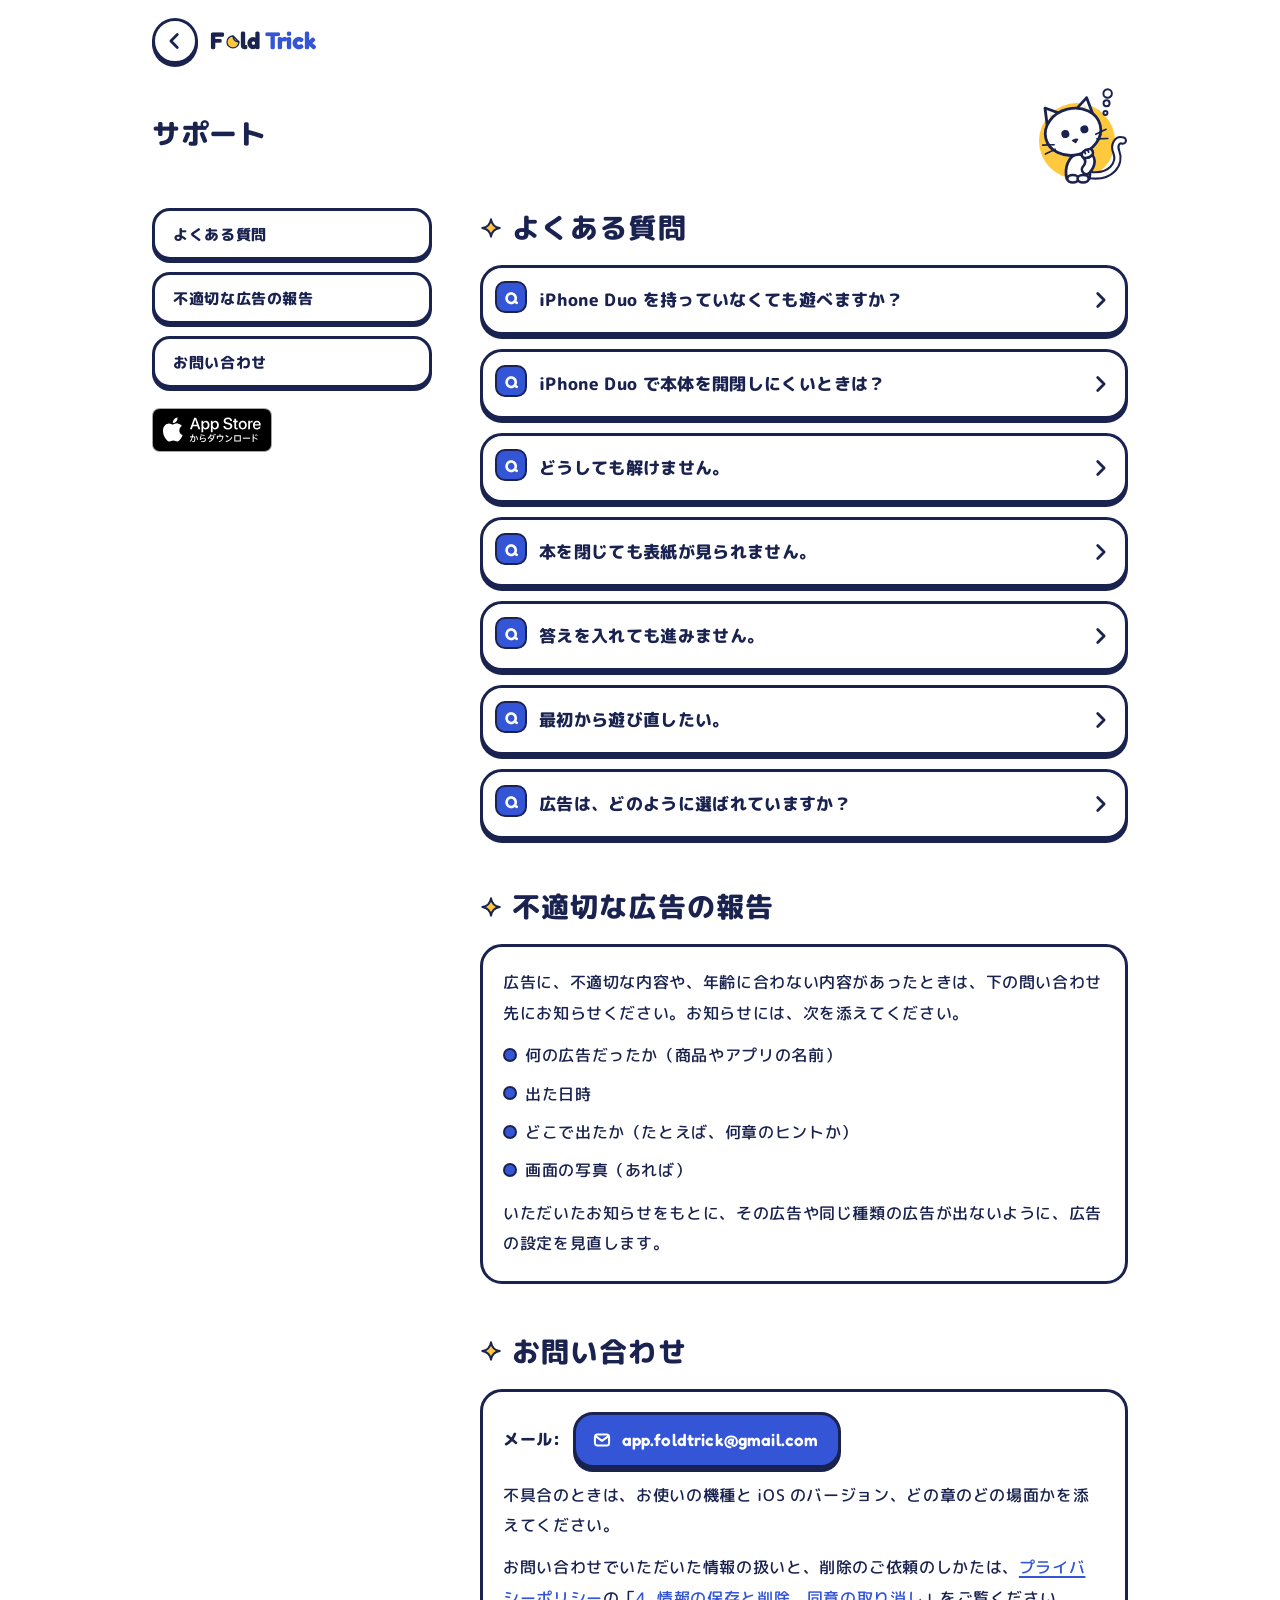
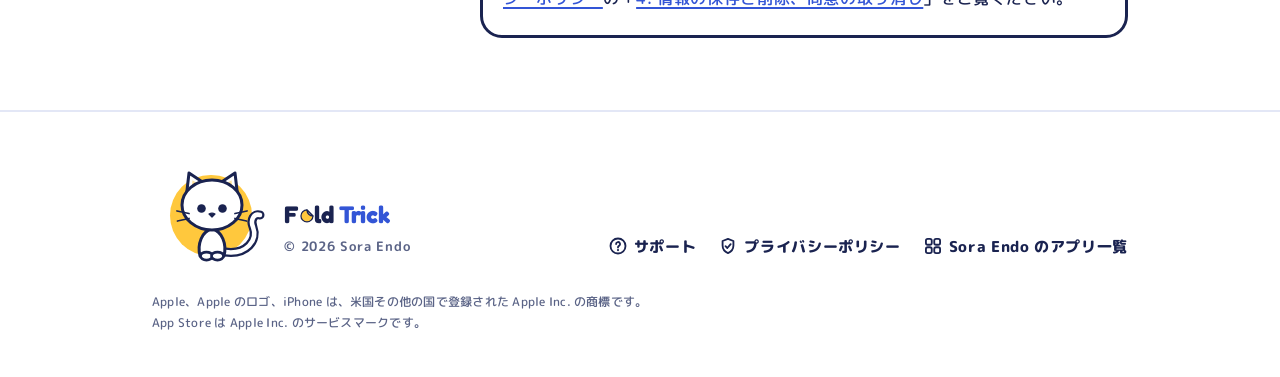
==== commit c0acea8d: "App Store のバッジを付けた。 トップの hero に Apple の公式のバッジ（日本語・黒）を置いた。 サポートのページの左の列にも、小さなバッジを置いた。 リンク先は https://a" ====
--- a/support.html
+++ b/support.html
@@ -45,6 +45,7 @@
       <li><a href="#contact">お問い合わせ</a></li>
     </ul>
   </nav>
+  <p class="store-mini"><a class="store__badge" href="https://apps.apple.com/jp/app/id6828090590"><img src="img/app-store-badge-ja.svg" width="109" height="40" alt="App Store からダウンロード"></a></p>
   </div>
   <div class="split__body">
 
@@ -135,6 +136,7 @@
         <li><a href="https://sora-endo-0912.github.io/"><svg viewBox="0 0 24 24" aria-hidden="true"><rect x="3.5" y="3.5" width="7" height="7" rx="2.2" fill="none" stroke="currentColor" stroke-width="2.2"/><rect x="13.5" y="3.5" width="7" height="7" rx="2.2" fill="none" stroke="currentColor" stroke-width="2.2"/><rect x="3.5" y="13.5" width="7" height="7" rx="2.2" fill="none" stroke="currentColor" stroke-width="2.2"/><rect x="13.5" y="13.5" width="7" height="7" rx="2.2" fill="none" stroke="currentColor" stroke-width="2.2"/></svg>Sora Endo のアプリ一覧</a></li>
       </ul>
     </nav>
+    <p class="foot__legal"><span class="nb">Apple、Apple のロゴ、iPhone は、米国その他の国で登録された Apple Inc. の商標です。</span><span class="nb">App Store は Apple Inc. のサービスマークです。</span></p>
   </div>
 </footer>
 </body>
--- a/style.css
+++ b/style.css
@@ -446,6 +446,8 @@
 .foot__nav a { color: var(--label); text-decoration: none; display: inline-flex; align-items: center; gap: 6px; min-height: 44px; }
 .foot__nav a:hover { color: var(--primary-text); text-decoration: underline; }
 .foot__nav svg { width: 20px; height: 20px; flex-shrink: 0; }
+/* Apple の商標の表記（バッジを置いたページの足に 1 回） */
+.foot__legal { flex-basis: 100%; max-width: 54em; font-size: 12px; font-weight: 500; line-height: 1.7; letter-spacing: 0.02em; color: var(--sub); }
 
 /* ---------- トップ ---------- */
 
@@ -481,24 +483,17 @@
 .duo p { font-size: 16px; line-height: 1.7; }
 .duo .duo__lead { font-size: 17px; font-weight: 800; line-height: 1.6; letter-spacing: 0.02em; }
 
-/* App Store の札。公開前は「近日公開」（押せない＝破線・影なし） */
-.store { display: flex; justify-content: center; }
-.store-soon {
-  display: inline-flex;
-  align-items: center;
-  gap: 10px;
-  min-height: 56px;
-  padding: 8px 20px 8px 16px;
-  border: 2.5px dashed var(--locked-line);
-  border-radius: 20px;
-  background: var(--tint);
-  color: var(--label);
-  font-size: 16px;
-  font-weight: 800;
-  letter-spacing: 0.04em;
-}
-.store-soon svg { width: 22px; height: 22px; flex-shrink: 0; color: var(--sub); }
-.store-soon .en { font-family: var(--font-en); font-weight: 600; letter-spacing: 0.01em; }
+/* App Store のバッジ。絵は Apple の公式の物（img/app-store-badge-ja.svg）をそのまま置く。
+   Apple の決まり（App Store Marketing Guidelines）: 色・形・字を変えない（影・ふち・透明度・hover の色も足さない）。
+   動かさない。高さは画面で 40px 以上。周りに高さの 1/4 の余白（字や絵を入れない）。1 ページに 1 つ。
+   トップは 56px（余白 14px 以上）、サポートは小さく 44px（余白 11px 以上）。 */
+.store { display: grid; justify-items: center; gap: 18px; padding-top: 4px; }
+.store__badge { display: block; line-height: 0; border-radius: 10px; }
+.store__badge img { width: auto; height: 56px; }
+.store__note { font-size: 14px; line-height: 1.6; color: var(--sub); letter-spacing: 0.04em; text-align: center; }
+.store-mini { margin-top: 20px; }
+.store-mini .store__badge { display: inline-block; }
+.store-mini .store__badge img { height: 44px; }
 
 .section { margin-top: 64px; }
 .section__lead { max-width: var(--measure); margin-bottom: 20px; }
@@ -822,7 +817,9 @@
   .hero__art { width: 100%; max-width: 460px; justify-self: center; }
   .hero__sub { font-size: 19px; }
   .logo--hero { font-size: 84px; }
-  .store { justify-content: flex-start; }
+  .store { justify-items: start; }
+  .store__badge img { height: 60px; }
+  .store__note { text-align: left; }
   .section { margin-top: 88px; }
   .h-section { font-size: 28px; }
   .policy { grid-template-columns: 280px minmax(0, 1fr); gap: 48px; }
